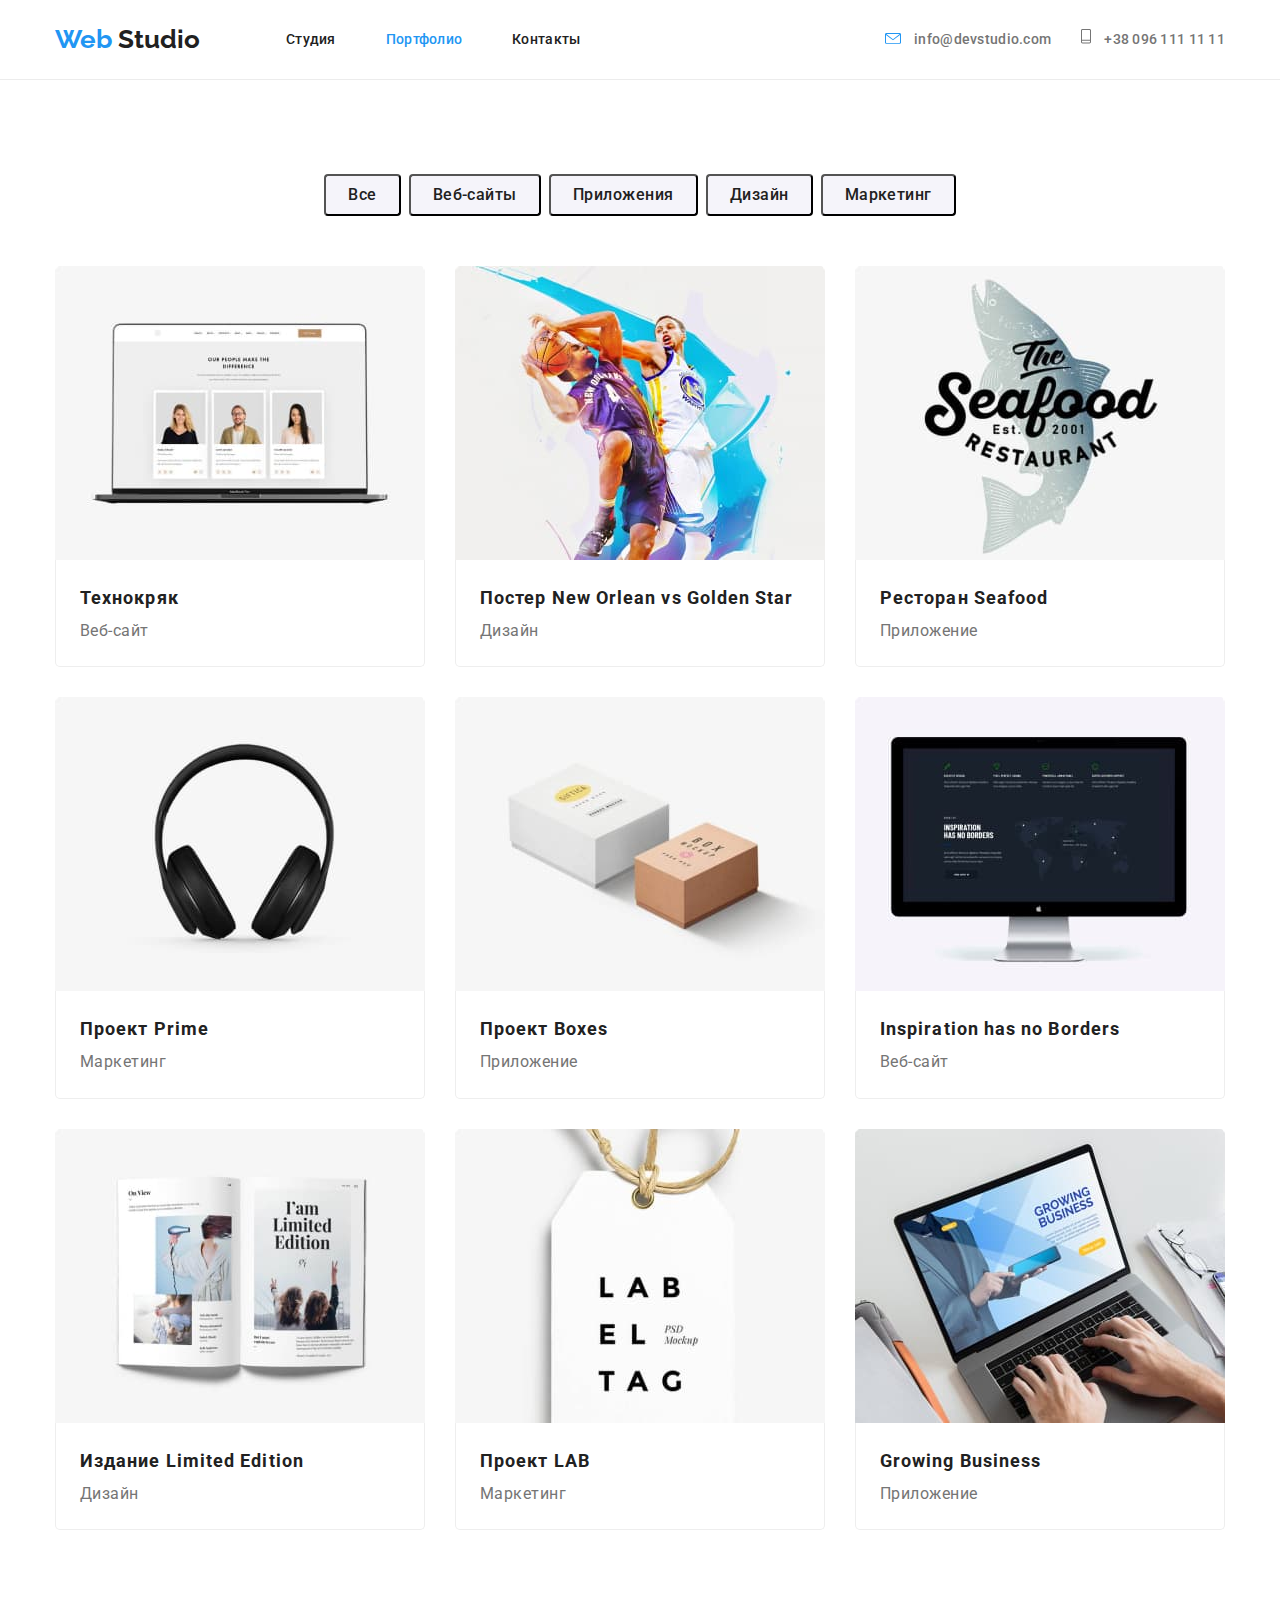
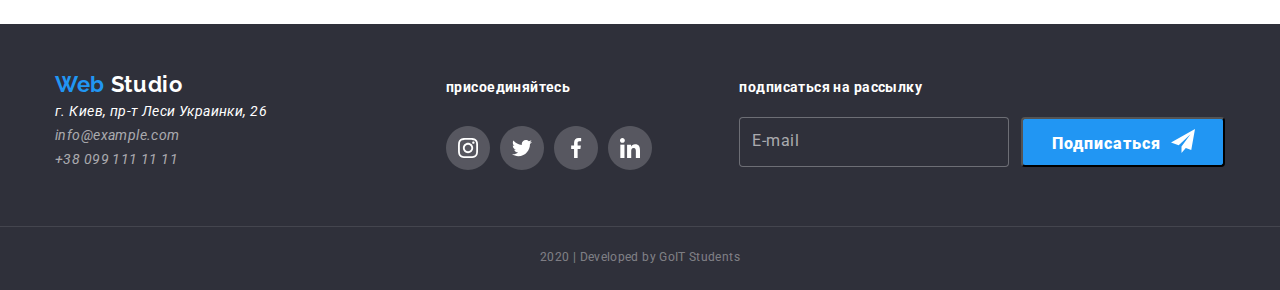
==== portfolio.html @ b0cfc86c "add-all" ====
<!DOCTYPE html>
<html lang="ru">
  <head>
    <meta charset="UTF-8" />
    <meta name="viewport" content="width=device-width, initial-scale=1.0" />
    <title>Document</title>
    <link
      href="https://fonts.googleapis.com/css2?family=Raleway:wght@700&family=Roboto:wght@400;500;700;900&display=swap"
      rel="stylesheet"
    />
    <link
      rel="stylesheet"
      href="https://cdnjs.cloudflare.com/ajax/libs/modern-normalize/0.6.0/modern-normalize.min.css"
    />

    <link rel="stylesheet" href="./css/styles.css" />
  </head>

  <body>
    <header class="page-header">
      <div class="container header">
        <a class="logo" href="">Web <span class="top-studio">Studio</span></a>
        <nav>
          <ul class="site-nav">
            <li class="list item">
              <a class="link" href="./index.html">Студия</a>
            </li>
            <li class="list item">
              <a class="link current" href="./portfolio.html">Портфолио</a>
            </li>
            <li class="list item"><a class="link" href="">Контакты</a></li>
          </ul>
        </nav>

        <ul class="contact">
          <li class="list post">
            <a class="link" href="mailto:info@devstudio.com"
              >info@devstudio.com</a
            >
          </li>
          <li class="list phone">
            <a class="link" href="tel:+380961111111">+38 096 111 11 11</a>
          </li>
        </ul>
      </div>
    </header>

    <main>
      <section class="section-portfolio">
        <div class="container">
          <h1 class="visually-hidden">наши работы</h1>

          <ul class="filter-work">
            <li class="list item">
              <button class="filter" type="button">Все</button>
            </li>
            <li class="list item">
              <button class="filter" type="button">Веб-сайты</button>
            </li>
            <li class="list item">
              <button class="filter" type="button">Приложения</button>
            </li>
            <li class="list item">
              <button class="filter" type="button">Дизайн</button>
            </li>
            <li class="list item">
              <button class="filter" type="button">Маркетинг</button>
            </li>
          </ul>

          <ul class="cart">
            <li class="list element">
              <a class="link" href="">
                <img src="./images/img001.jpg" alt="наша команда" width="370" />
                <div class="content">
                  <h2 class="section-title">Технокряк</h2>
                  <p class="section-text">Веб-сайт</p>
                </div>
                <p class="text visually-hidden">
                  Технокряк это современная площадка распространения
                  коронавируса. Компании используют эту платформу для цифрового
                  шпионажа и атак на защищённые сервера конкурентов.Технокряк
                  это современная площадка распространения коронавируса.
                  Компании используют эту платформу для цифрового шпионажа и
                  атак на защищённые сервера конкурентов.
                </p>
              </a>
            </li>

            <li class="list element">
              <a class="link" href="">
                <img src="./images/img002.jpg" alt="баскетбол" width="370" />
                <div class="content">
                  <h2 class="section-title">
                    Постер New Orlean vs Golden Star
                  </h2>
                  <p class="section-text">Дизайн</p>
                </div>
                <p class="text visually-hidden">
                  Технокряк это современная площадка распространения
                  коронавируса. Компании используют эту платформу для цифрового
                  шпионажа и атак на защищённые сервера конкурентов.Технокряк
                  это современная площадка распространения коронавируса.
                  Компании используют эту платформу для цифрового шпионажа и
                  атак на защищённые сервера конкурентов.
                </p>
              </a>
            </li>

            <li class="list element">
              <a class="link" href="">
                <img src="./images/img003.jpg" alt="рыба" width="370" />
                <div class="content">
                  <h2 class="section-title">Ресторан Seafood</h2>
                  <p class="section-text">Приложение</p>
                </div>
                <p class="text visually-hidden">
                  Технокряк это современная площадка распространения
                  коронавируса. Компании используют эту платформу для цифрового
                  шпионажа и атак на защищённые сервера конкурентов.Технокряк
                  это современная площадка распространения коронавируса.
                  Компании используют эту платформу для цифрового шпионажа и
                  атак на защищённые сервера конкурентов.
                </p>
              </a>
            </li>

            <li class="list element">
              <a class="link" href="">
                <img src="./images/img004.jpg" alt="наушники" width="370" />
                <div class="content">
                  <h2 class="section-title">Проект Prime</h2>
                  <p class="section-text">Маркетинг</p>
                </div>
                <p class="text visually-hidden">
                  Технокряк это современная площадка распространения
                  коронавируса. Компании используют эту платформу для цифрового
                  шпионажа и атак на защищённые сервера конкурентов.Технокряк
                  это современная площадка распространения коронавируса.
                  Компании используют эту платформу для цифрового шпионажа и
                  атак на защищённые сервера конкурентов.
                </p>
              </a>
            </li>

            <li class="list element">
              <a class="link" href="">
                <img src="./images/img005.jpg" alt="боксики" width="370" />
                <div class="content">
                  <h2 class="section-title">Проект Boxes</h2>
                  <p class="section-text">Приложение</p>
                </div>
                <p class="text visually-hidden">
                  Технокряк это современная площадка распространения
                  коронавируса. Компании используют эту платформу для цифрового
                  шпионажа и атак на защищённые сервера конкурентов.Технокряк
                  это современная площадка распространения коронавируса.
                  Компании используют эту платформу для цифрового шпионажа и
                  атак на защищённые сервера конкурентов.
                </p>
              </a>
            </li>

            <li class="list element">
              <a class="link" href="">
                <img src="./images/img006.jpg" alt="монитор" width="370" />
                <div class="content">
                  <h2 class="section-title">Inspiration has no Borders</h2>
                  <p class="section-text">Веб-сайт</p>
                </div>
                <p class="text visually-hidden">
                  Технокряк это современная площадка распространения
                  коронавируса. Компании используют эту платформу для цифрового
                  шпионажа и атак на защищённые сервера конкурентов.Технокряк
                  это современная площадка распространения коронавируса.
                  Компании используют эту платформу для цифрового шпионажа и
                  атак на защищённые сервера конкурентов.
                </p>
              </a>
            </li>

            <li class="list element">
              <a class="link" href="">
                <img src="./images/img007.jpg" alt="журнал" width="370" />
                <div class="content">
                  <h2 class="section-title">Издание Limited Edition</h2>
                  <p class="section-text">Дизайн</p>
                </div>
                <p class="text visually-hidden">
                  Технокряк это современная площадка распространения
                  коронавируса. Компании используют эту платформу для цифрового
                  шпионажа и атак на защищённые сервера конкурентов.Технокряк
                  это современная площадка распространения коронавируса.
                  Компании используют эту платформу для цифрового шпионажа и
                  атак на защищённые сервера конкурентов.
                </p>
              </a>
            </li>

            <li class="list element">
              <a class="link" href="">
                <img src="./images/img008.jpg" alt="этикетка" width="370" />
                <div class="content">
                  <h2 class="section-title">Проект LAB</h2>
                  <p class="section-text">Маркетинг</p>
                </div>
                <p class="text visually-hidden">
                  Технокряк это современная площадка распространения
                  коронавируса. Компании используют эту платформу для цифрового
                  шпионажа и атак на защищённые сервера конкурентов.Технокряк
                  это современная площадка распространения коронавируса.
                  Компании используют эту платформу для цифрового шпионажа и
                  атак на защищённые сервера конкурентов.
                </p>
              </a>
            </li>

            <li class="list element">
              <a class="link" href="">
                <img src="./images/img009.jpg" alt="ноутбук" width="370" />
                <div class="content">
                  <h2 class="section-title">Growing Business</h2>
                  <p class="section-text">Приложение</p>
                </div>
                <p class="text visually-hidden">
                  Технокряк это современная площадка распространения
                  коронавируса. Компании используют эту платформу для цифрового
                  шпионажа и атак на защищённые сервера конкурентов.Технокряк
                  это современная площадка распространения коронавируса.
                  Компании используют эту платформу для цифрового шпионажа и
                  атак на защищённые сервера конкурентов.
                </p>
              </a>
            </li>
          </ul>
        </div>
      </section>
    </main>

    <footer class="page-footer">
      <div class="container foot">
        <div class="box left">
          <a class="logo" href=""
            >Web <span class="bottom-studio">Studio</span></a
          >

          <address class="home">
            г. Киев, пр-т Леси Украинки, 26 <br />
            <a class="link" href="mailto:info@devstudio.com"
              >info@example.com</a
            >
            <br />
            <a class="link" href="tel:+380961111111">+38 099 111 11 11</a>
          </address>
        </div>

        <div class="box center">
          <b class="text">присоединяйтесь</b>
          <ul class="foot-seti">
            <li class="list">
              <a class="link" href="">
                <img
                  class="item"
                  src="./images/Ellipse(1).svg"
                  alt="instagram"
                  width="44"
                />
              </a>
            </li>
            <li class="list">
              <a class="link" href="">
                <img
                  class="item"
                  src="./images/Ellipse(2).svg"
                  alt="twitter"
                  width="44"
                />
              </a>
            </li>
            <li class="list">
              <a class="link" href="">
                <img
                  class="item"
                  src="./images/Ellipse(3).svg"
                  alt="facebook"
                  width="44"
                />
              </a>
            </li>
            <li class="list">
              <a class="link" href="">
                <img
                  class="item"
                  src="./images/Ellipse(4).svg"
                  alt="linkedin"
                  width="44"
                />
              </a>
            </li>
          </ul>
        </div>

        <div class="box right">
          <b class="text">подписаться на рассылку</b>
          <ul class="registr">
            <li class="list element">
              <button class="button-primary item" type="button">E-mail</button>
            </li>
            <li class="list element">
              <button class="button-secondary item" type="button">
                Подписаться
              </button>
            </li>
          </ul>
        </div>
      </div>
      <p class="copyright">2020 | Developed by GoIT Students</p>
    </footer>
  </body>
</html>
---- css/styles.css ----
:root {
  --primary-text-coor: #757575;
  --title-text-color: #212121;
  --acent-color: #2196f3;
  --background-first: #ffffff;
  --background-second: #f5f4fa;
  --primary-white-color: #fff;
  --primary-footer-color: #2f303a;
  --primary-social-color: #afb1b8;
}

body {
  font-family: "Roboto", sans-serif;
  font-size: 14px;
  line-height: 1.7;
  background-color: var(--background-first);
}

h1,
h2,
h3,
h4,
h5,
h6,
p {
  margin-top: 0;
  margin-bottom: 0;
}

ul {
  margin-top: 0;
  margin-bottom: 0;
}

.list {
  padding: 0;
  margin: 0;
  list-style: none;
}

.link {
  margin: 0;
  text-decoration: none;
}

img {
  display: block;
  max-width: 100%;
  height: auto;
}

.container {
  width: 1200px;
  padding-left: 15px;
  padding-right: 15px;
  margin-left: auto;
  margin-right: auto;
}

.visually-hidden {
  position: absolute;
  width: 1px;
  height: 1px;
  margin: -1px;
  border: 0;
  padding: 0;
  clip: rect(0 0 0 0);
  overflow: hidden;
}

/* цвета для title и text */

.section-title {
  color: var(--title-text-color);
}

.section-text {
  color: var(--primary-text-coor);
}

/* оформление header */

.header {
  display: flex;
  align-items: center;
}

/* лого */

.page-header {
  background-color: var(--primary-white-color);
}
.logo {
  color: var(--acent-color);
}

.top-studio {
  color: var(--title-text-color);
}

.bottom-studio {
  color: var(--primary-white-color);
}

.logo,
.top-studio {
  font-family: "Raleway", sans-serif;
  font-weight: 700;
  font-size: 26px;
  line-height: 1.2;
  text-decoration: none;
}

/* навигация header  */

.site-nav {
  display: flex;
  margin-left: 86px;
  padding-left: 0;
}

.site-nav .item + .item {
  margin-left: 50px;
}

.site-nav .link {
  display: block;
  padding-top: 32px;
  padding-bottom: 32px;

  font-weight: 500;
  font-size: 14px;
  line-height: 1.1;
  letter-spacing: 0.02em;
  color: var(--title-text-color);
}

.site-nav .link:hover,
.site-nav .link:focus {
  color: var(--acent-color);
}

.site-nav .link.current {
  color: var(--acent-color);
}

/* контакты header */

.page-header .contact {
  display: inline-flex;
  margin-left: auto;
  padding-left: 0;
}

.contact .list + .list {
  margin-left: 30px;
}

.contact .list::before {
  content: "";
  display: inline-block;
  margin-right: 10px;
  background-repeat: no-repeat;
  background-size: contain;
}

.post::before {
  content: "";
  display: inline-block;
  width: 16px;
  height: 11px;
  background-image: url(../images/post.svg);
}

.phone::before {
  content: "";
  display: inline-block;
  width: 10px;
  height: 15px;
  background-image: url(../images/phone.svg);
}

.contact .link {
  font-weight: 500;
  font-size: 14px;
  line-height: 1.1;
  letter-spacing: 0.02em;
  color: var(--primary-text-coor);
}

.page-header .contact .link:hover,
.page-header .contact .link:focus {
  color: var(--acent-color);
}

/* СТУДИЯ */

/*  HERO  */
.hero {
  text-align: center;
}

.hero-box {
  display: block;
  max-width: 1600px;
  height: 600px;
  margin-left: auto;
  margin-right: auto;
  background-color: #474858;
  background-image: linear-gradient(
      rgba(47, 48, 58, 0.8),
      rgba(47, 48, 58, 0.8)
    ),
    url(../images/Hero.jpg);
}

.hero-box > .content {
  padding-top: 200px;
  padding-right: 477px;
  padding-bottom: 200px;
  padding-left: 477px;
}

.hero .hero-title {
  margin-bottom: 46px;

  font-weight: 900;
  font-size: 44px;
  line-height: 1.4;
  text-align: center;
  letter-spacing: 0.06em;
  text-transform: uppercase;
  color: var(--primary-white-color);
}

.hero .hero-link {
  display: inline-block;
  padding: 10px 32px;

  font-weight: 700;
  font-size: 16px;
  line-height: 1.9;
  letter-spacing: 0.06em;
  text-decoration: none;
  border-radius: 4px;

  color: var(--primary-white-color);
  background-color: var(--acent-color);
}

/* секция детали */

.section-detail {
  padding-top: 94px;
  padding-bottom: 94px;
  background-color: var(--background-first);
}

.detail {
  display: flex;
  padding-left: 0;
  align-items: center;
}

.detail > .item {
  display: block;
  width: calc((100% - 90px) / 4);
}

.detail .item + .item {
  margin-left: 30px;
}

.detail > .item::before {
  content: "";
  display: block;
  height: 120px;
  margin-bottom: 30px;
  background-color: var(--background-second);
  background-repeat: no-repeat;
  background-position: center;
  border-radius: 4px;
}

.icon-antena::before {
  content: "";
  background-image: url(../images/antena.svg);
}

.icon-clock::before {
  content: "";
  background-image: url(../images/clock.svg);
}

.icon-diagram::before {
  content: "";
  background-image: url(../images/diagram.svg);
}

.icon-astronaut::before {
  content: "";
  background-image: url(../images/astronaut.svg);
}

.section-detail .section-title {
  margin-top: 0;
  margin-bottom: 10px;

  font-weight: 700;
  font-size: 14px;
  line-height: 1.1;
  letter-spacing: 0.03em;
  text-transform: uppercase;
}

/* секция чем мы занимаемся */

.section-work {
  padding-top: 94px;
  padding-bottom: 94px;
  background-color: var(--background-first);
  border-top: 1px solid #ececec;
}

.section-work .section-title {
  margin-bottom: 50px;

  font-weight: 700;
  font-size: 36px;
  line-height: 1.17;
  text-align: center;
  letter-spacing: 0.03em;
}

.work {
  display: flex;
  padding-left: 0;
}

.work > .item {
  width: calc((100% - 60px) / 3);
}

.work .item + .item {
  margin-left: 30px;
}

.section-work .link {
  display: block;
  padding-top: 27px;
  padding-bottom: 27px;

  font-weight: 700;
  font-size: 14px;
  line-height: 1.1;
  text-align: center;
  letter-spacing: 0.03em;
  text-transform: uppercase;
  background-color: rgba(47, 48, 58, 0.8);
  border-bottom-right-radius: 4px;
  border-bottom-left-radius: 4px;
  color: var(--primary-white-color);
}

/* секция наша команда */

.section-team {
  padding-top: 94px;
  padding-bottom: 94px;
  background-color: var(--background-second);
}

.section-team .section-title {
  margin-bottom: 50px;

  font-weight: 700;
  font-size: 36px;
  line-height: 1.17;
  text-align: center;
  letter-spacing: 0.03em;
}

.team {
  display: flex;
  padding-left: 0;
}

.team .item-name {
  display: block;
  width: calc((100% - 90px) / 4);
}

.item-name + .item-name {
  margin-left: 30px;
}

.item-name .content {
  padding-top: 30px;
  padding-right: 32px;
  padding-bottom: 24px;
  padding-left: 32px;
  border-bottom-right-radius: 4px;
  border-bottom-left-radius: 4px;

  background-color: var(--background-first);
  box-shadow: 0px 2px 1px rgba(0, 0, 0, 0.2), 0px 1px 1px rgba(0, 0, 0, 0.14),
    0px 1px 3px rgba(0, 0, 0, 0.12);
}

.section-team .section-title-name {
  margin-bottom: 10px;

  font-weight: 500;
  font-size: 16px;
  line-height: 1.2;
  text-align: center;
  letter-spacing: 0.03em;
}

.section-team .section-text {
  margin-bottom: 15px;

  font-size: 16px;
  line-height: 1.19;
  text-align: center;
  letter-spacing: 0.03em;
}
/* соцсети */

.team-social {
  display: flex;
  justify-content: space-evenly;
  padding-left: 0;
}

.team .link {
  display: block;
  padding: 12px;
  border-radius: 25px;
  color: var(--primary-social-color);
}

.team-social .link:hover,
.team-social .link:focus {
  background-color: var(--acent-color);
}

/* секция постоянные клиенты */

.section-customers {
  padding-top: 94px;
  padding-bottom: 94px;
}

.section-customers .section-title {
  margin-bottom: 50px;

  font-weight: 700;
  font-size: 36px;
  line-height: 1.17;
  text-align: center;
  letter-spacing: 0.03em;
}

.customers {
  display: flex;
  padding-left: 0;
}

.customers > .element {
  width: calc((100% - 150px) / 6);
}

.customers .element + .element {
  margin-left: 30px;
}

.logotype {
  display: block;
  width: 170px;
  border-radius: 4px;
  color: var(--primary-social-color);
}

.section-customers .logotype:hover,
.section-customers .logotype:focus {
  background-color: var(--acent-color);
}

/* -----  футер  ------ */

/*  футер  логотип */

footer {
  background-color: var(--primary-footer-color);
}

.foot {
  display: flex;
}

.foot .left {
  margin-right: 179px;
  padding-top: 48px;
}

.foot .center {
  padding-top: 56px;
  padding-bottom: 56px;
}

.foot .right {
  margin-left: auto;
  padding-top: 56px;
}

.page-footer .logo {
  margin-bottom: 10px;

  font-weight: 700;
  font-size: 22px;
  line-height: 1.18;
  letter-spacing: 0.03em;
}

.page-footer .home {
  font-size: 14px;
  line-height: 1.7;
  letter-spacing: 0.03em;
  color: var(--primary-white-color);
}

.page-footer .link {
  margin-top: 9px;

  font-size: 14px;
  line-height: 1.7;
  letter-spacing: 0.03em;
  color: rgba(255, 255, 255, 0.6);
}

.page-footer .text {
  display: block;
  margin-bottom: 21px;

  font-weight: 700;
  font-size: 14;
  line-height: 1.1;
  letter-spacing: 0.03em;
  color: var(--primary-white-color);
}

/*     футер соцсети  */

.box .foot-seti {
  width: 207px;
}

.foot-seti {
  display: flex;
  padding-left: 0;
}

.foot-seti .list + .list {
  display: block;
  margin-left: 10px;
}

.foot-seti .link {
  display: block;
  border-radius: 25px;
  background: rgba(255, 255, 255, 0.1);
  color: var(--primary-white-color);
}

.foot-seti .link:hover,
.foot-seti .link:focus {
  background-color: var(--acent-color);
}

.copyright {
  padding-top: 18px;
  padding-bottom: 21px;
  font-size: 12px;
  line-height: 2;
  text-align: center;
  letter-spacing: 0.03em;
  color: rgba(255, 255, 255, 0.4);
  border-top: 1px solid rgba(255, 255, 255, 0.1);
}

/* футер  button  */

.registr {
  display: flex;
  padding-left: 0;
}

.registr .element + .element {
  margin-left: 12px;
}

.button-primary {
  display: flex;
  padding-top: 18px;
  padding-right: 58px;
  padding-bottom: 18px;
  padding-left: 12px;
  border: 1px solid rgba(255, 255, 255, 0.3);
  border-radius: 4px;

  min-width: 270px;
  height: 50px;
  font-size: 16px;
  line-height: 1.9;
  align-items: center;
  letter-spacing: 0.03em;
  color: rgba(255, 255, 255, 0.6);
  background-color: var(--primary-footer-color);
}

.button-secondary {
  display: flex;
  padding-top: 10px;
  padding-right: 28px;
  padding-bottom: 10px;
  padding-left: 29px;
  height: 50px;

  font-weight: 900;
  font-size: 16px;
  line-height: 1.9;
  text-align: center;
  border-radius: 4px;
  letter-spacing: 0.06em;
  color: var(--primary-white-color);
  background-color: var(--acent-color);
}

.button-secondary::after {
  content: "";
  width: 24px;
  height: 24px;
  margin-left: 10px;
  padding-top: 13px;
  padding-bottom: 13px;
  align-items: center;
  background-image: url("../images/iconsend.svg");
  background-repeat: no-repeat;
}

/*   портфолио  фильтр */

.section-portfolio {
  padding-top: 94px;
  padding-bottom: 94px;
  background-color: var(--background-first);
  border-top: 1px solid #ececec;
}

.filter-work {
  display: flex;
  justify-content: center;
  padding-left: 0;
  margin-bottom: 50px;
}

.filter-work .item + .item {
  margin-left: 8px;
}

.section-portfolio .filter {
  padding: 6px 22px;

  font-weight: 500;
  font-size: 16px;
  line-height: 1.6;
  letter-spacing: 0.03em;
  border-radius: 4px;
  background-color: var(--background-second);
  color: var(--title-text-color);
}

.section-portfolio .filter:hover,
.section-portfolio .filter:focus {
  background-color: var(--acent-color);
  color: var(--primary-white-color);
}

/* портфолио  карточки */

.cart {
  display: flex;
  flex-wrap: wrap;
  padding-left: 0;
}

.cart > .element {
  display: block;
  width: calc((100% - 60px) / 3);
  margin-right: 30px;
  margin-bottom: 30px;
  border-top-left-radius: 5px;
  border-top-right-radius: 5px;
  overflow: hidden;
}

.cart .link {
  display: block;
}

.cart .content {
  padding-top: 20px;
  padding-right: 24px;
  padding-bottom: 20px;
  padding-left: 24px;
  border-bottom: 1px solid #eeeeee;
  border-right: 1px solid #eeeeee;
  border-left: 1px solid #eeeeee;
  border-bottom-left-radius: 5px;
  border-bottom-right-radius: 5px;
}

.cart .element:nth-child(3n) {
  margin-right: 0;
}

.cart .element:nth-last-child(-n + 3) {
  margin-bottom: 0;
}

.section-portfolio .section-title {
  font-weight: 700;
  font-size: 18px;
  line-height: 2;
  letter-spacing: 0.06em;
}

.section-portfolio .section-text {
  font-size: 16px;
  line-height: 1.9;
  letter-spacing: 0.03em;
}

.section-portfolio .text {
  display: none;
  font-size: 18px;
  line-height: 1.6;
  letter-spacing: 0.03em;

  color: var(--primary-white-color);
}
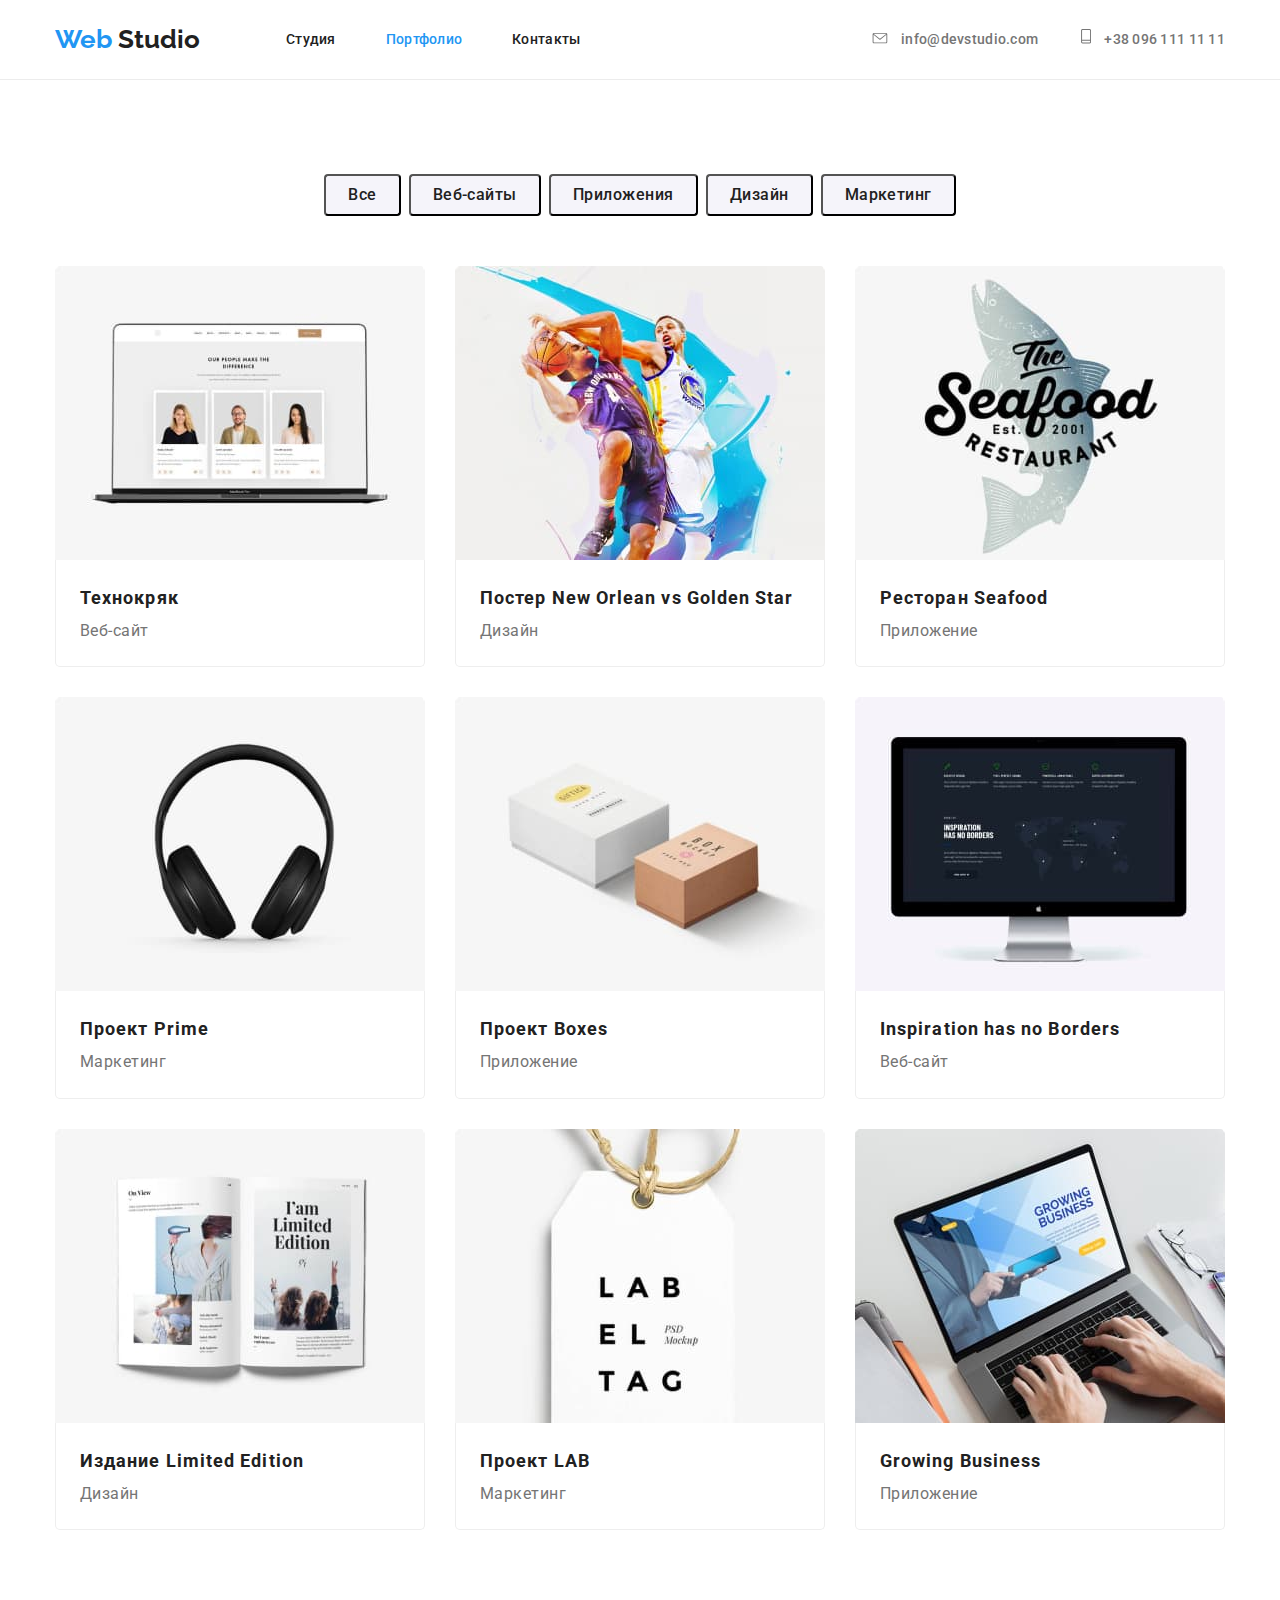
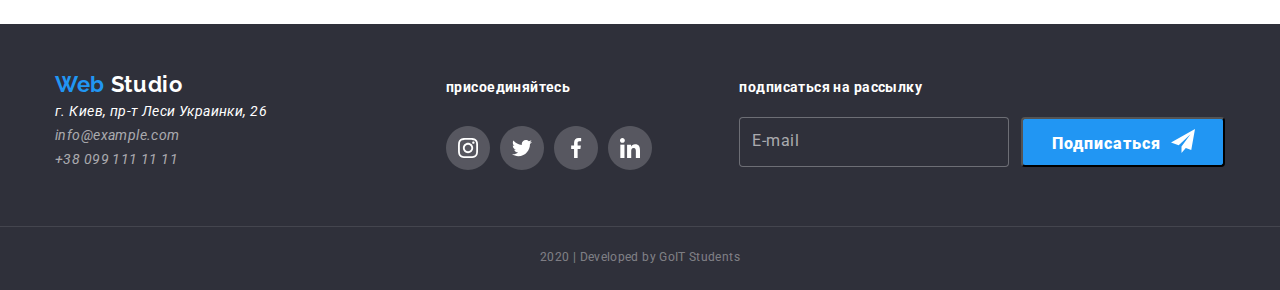
==== commit 67d556ab: "detail" ====
--- a/portfolio.html
+++ b/portfolio.html
@@ -34,11 +34,17 @@
 
         <ul class="contact">
           <li class="list post">
+            <svg class="icon-post">
+              <use href="./images/sprite.svg#icon-envelope"></use>
+            </svg>
             <a class="link" href="mailto:info@devstudio.com"
               >info@devstudio.com</a
             >
           </li>
           <li class="list phone">
+            <svg class="icon-phone">
+              <use href="./images/sprite.svg#icon-phone"></use>
+            </svg>
             <a class="link" href="tel:+380961111111">+38 096 111 11 11</a>
           </li>
         </ul>
@@ -309,6 +315,9 @@
             <li class="list element">
               <button class="button-secondary item" type="button">
                 Подписаться
+                <svg class="icon-iconsend">
+                  <use href="./images/sprite.svg#icon-iconsend"></use>
+                </svg>
               </button>
             </li>
           </ul>
--- a/css/styles.css
+++ b/css/styles.css
@@ -164,20 +164,16 @@
   background-size: contain;
 }
 
-.post::before {
-  content: "";
-  display: inline-block;
+.icon-post {
   width: 16px;
   height: 11px;
-  background-image: url(../images/post.svg);
-}
-
-.phone::before {
-  content: "";
-  display: inline-block;
+  margin-right: 10px;
+}
+
+.icon-phone {
   width: 10px;
   height: 15px;
-  background-image: url(../images/phone.svg);
+  margin-right: 10px;
 }
 
 .contact .link {
@@ -271,35 +267,34 @@
   margin-left: 30px;
 }
 
-.detail > .item::before {
-  content: "";
-  display: block;
+.box-detail {
+  display: flex;
+  align-items: center;
+  justify-content: center;
+  margin-bottom: 30px;
   height: 120px;
-  margin-bottom: 30px;
   background-color: var(--background-second);
-  background-repeat: no-repeat;
-  background-position: center;
   border-radius: 4px;
 }
 
-.icon-antena::before {
-  content: "";
-  background-image: url(../images/antena.svg);
-}
-
-.icon-clock::before {
-  content: "";
-  background-image: url(../images/clock.svg);
-}
-
-.icon-diagram::before {
-  content: "";
-  background-image: url(../images/diagram.svg);
-}
-
-.icon-astronaut::before {
-  content: "";
-  background-image: url(../images/astronaut.svg);
+.icon-antena {
+  width: 65px;
+  height: 70px;
+}
+
+.icon-clock {
+  width: 67px;
+  height: 70px;
+}
+
+.icon-diagram {
+  width: 70px;
+  height: 54px;
+}
+
+.icon-astronaut {
+  width: 55px;
+  height: 61px;
 }
 
 .section-detail .section-title {
@@ -637,16 +632,10 @@
   background-color: var(--acent-color);
 }
 
-.button-secondary::after {
-  content: "";
+.icon-iconsend {
   width: 24px;
   height: 24px;
   margin-left: 10px;
-  padding-top: 13px;
-  padding-bottom: 13px;
-  align-items: center;
-  background-image: url("../images/iconsend.svg");
-  background-repeat: no-repeat;
 }
 
 /*   портфолио  фильтр */
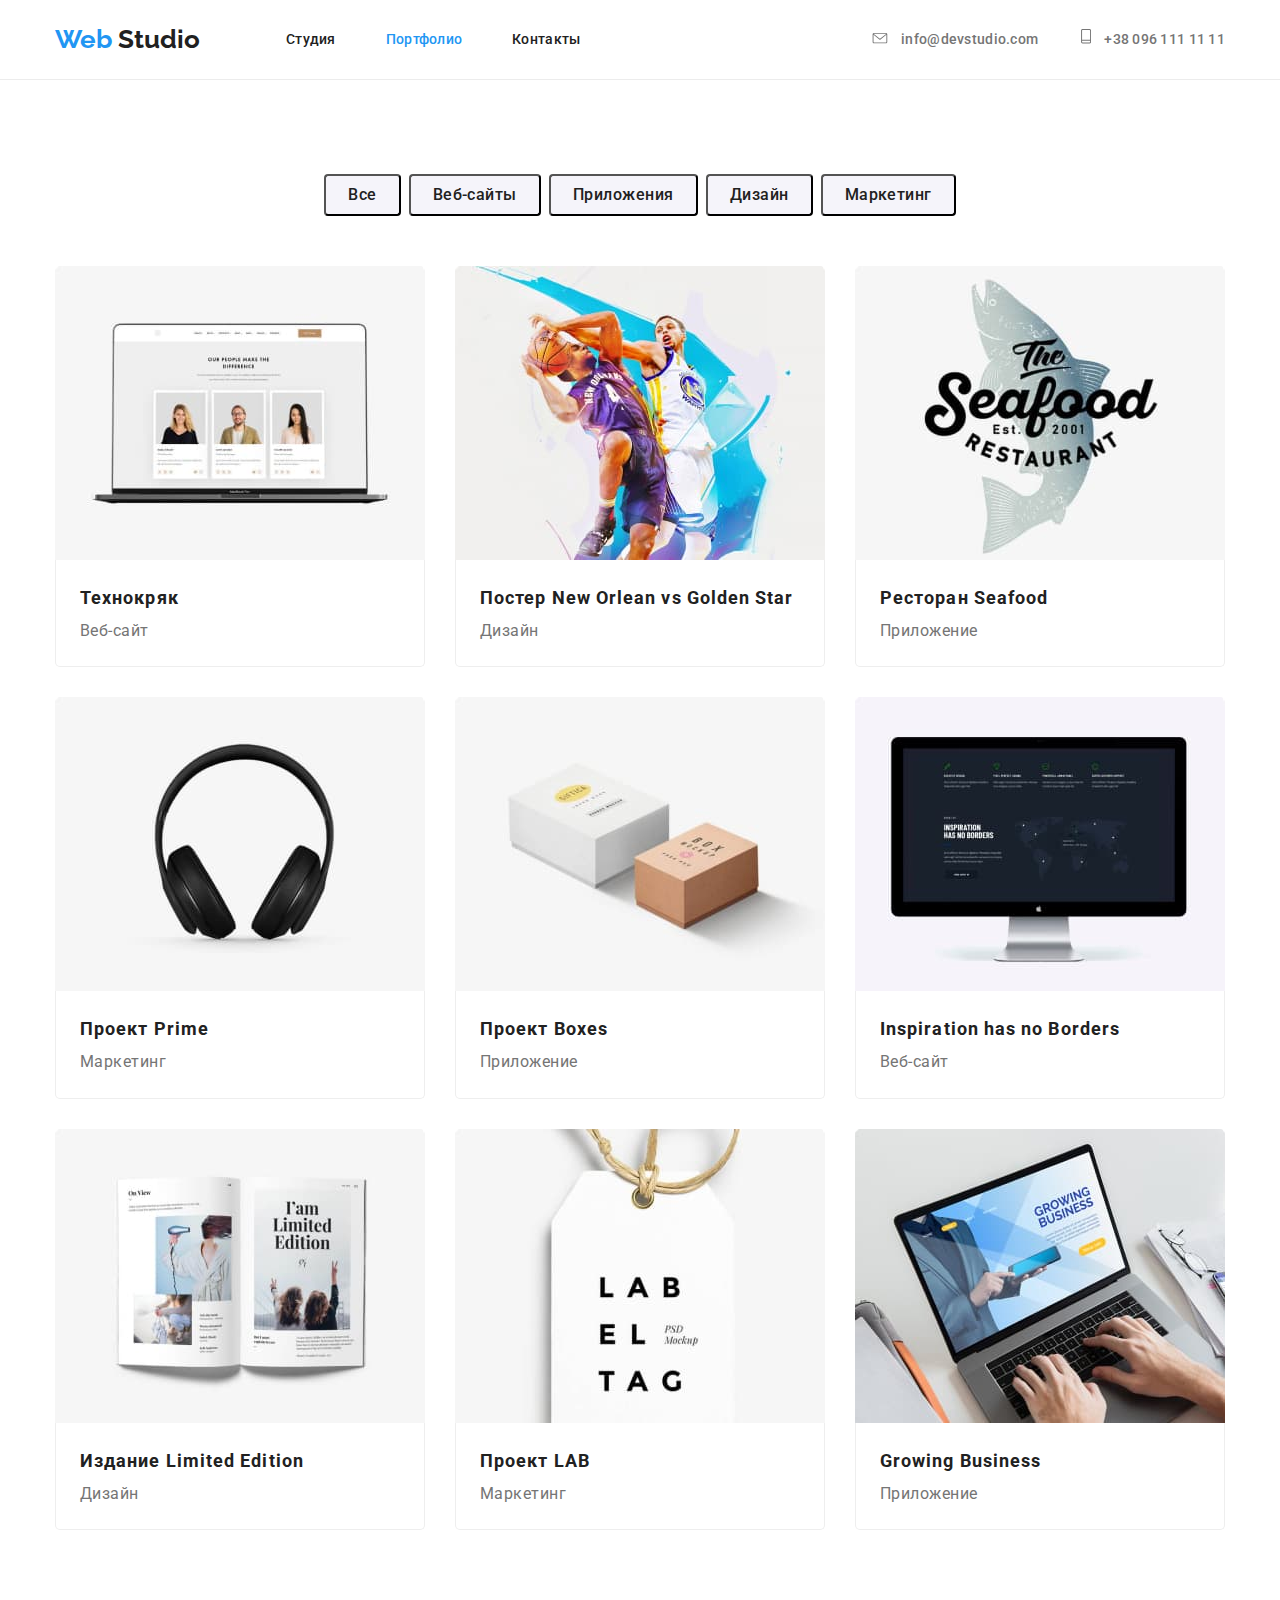
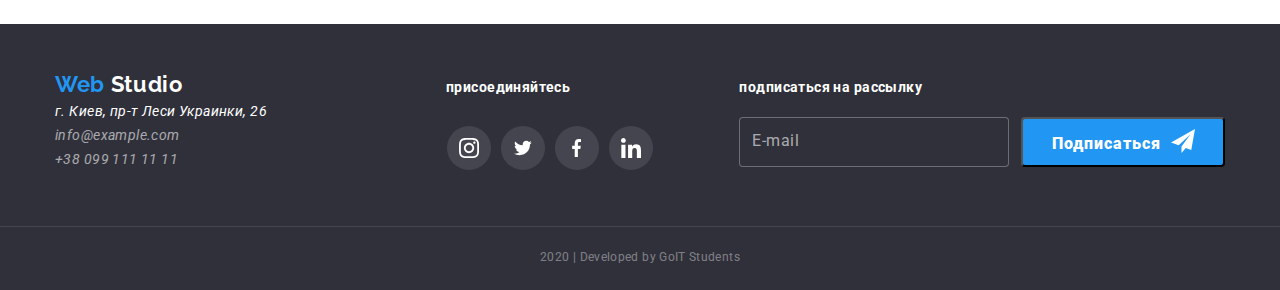
==== commit fffbb0eb: "svg-ok" ====
--- a/portfolio.html
+++ b/portfolio.html
@@ -34,7 +34,7 @@
 
         <ul class="contact">
           <li class="list post">
-            <svg class="icon-post">
+            <svg class="icon-post color">
               <use href="./images/sprite.svg#icon-envelope"></use>
             </svg>
             <a class="link" href="mailto:info@devstudio.com"
@@ -42,7 +42,7 @@
             >
           </li>
           <li class="list phone">
-            <svg class="icon-phone">
+            <svg class="icon-phone color">
               <use href="./images/sprite.svg#icon-phone"></use>
             </svg>
             <a class="link" href="tel:+380961111111">+38 096 111 11 11</a>
@@ -265,42 +265,30 @@
           <ul class="foot-seti">
             <li class="list">
               <a class="link" href="">
-                <img
-                  class="item"
-                  src="./images/Ellipse(1).svg"
-                  alt="instagram"
-                  width="44"
-                />
+                <svg class="icon-instagram">
+                  <use href="./images/sprite.svg#icon-instagram"></use>
+                </svg>
               </a>
             </li>
             <li class="list">
               <a class="link" href="">
-                <img
-                  class="item"
-                  src="./images/Ellipse(2).svg"
-                  alt="twitter"
-                  width="44"
-                />
+                <svg class="icon-twitter">
+                  <use href="./images/sprite.svg#icon-twitter"></use>
+                </svg>
               </a>
             </li>
             <li class="list">
               <a class="link" href="">
-                <img
-                  class="item"
-                  src="./images/Ellipse(3).svg"
-                  alt="facebook"
-                  width="44"
-                />
+                <svg class="icon-facebook">
+                  <use href="./images/sprite.svg#icon-facebook"></use>
+                </svg>
               </a>
             </li>
             <li class="list">
               <a class="link" href="">
-                <img
-                  class="item"
-                  src="./images/Ellipse(4).svg"
-                  alt="linkedin"
-                  width="44"
-                />
+                <svg class="icon-linkedin">
+                  <use href="./images/sprite.svg#icon-linkedin"></use>
+                </svg>
               </a>
             </li>
           </ul>
--- a/css/styles.css
+++ b/css/styles.css
@@ -162,6 +162,15 @@
   margin-right: 10px;
   background-repeat: no-repeat;
   background-size: contain;
+}
+
+.contact .color {
+  fill: #757575;
+}
+
+.contact .color:hover,
+.contact .color:focus {
+  fill: var(--acent-color);
 }
 
 .icon-post {
@@ -428,11 +437,23 @@
   padding-left: 0;
 }
 
+.team-social .color {
+  fill: var(--primary-social-color);
+}
+
 .team .link {
-  display: block;
-  padding: 12px;
-  border-radius: 25px;
+  display: flex;
+  justify-content: center;
+  align-items: center;
+  width: 44px;
+  height: 44px;
+  border-radius: 50%;
   color: var(--primary-social-color);
+}
+
+.team-social .color:hover,
+.team-social .color:focus {
+  fill: var(--background-first);
 }
 
 .team-social .link:hover,
@@ -464,6 +485,17 @@
 
 .customers > .element {
   width: calc((100% - 150px) / 6);
+  display: flex;
+  height: 90px;
+  justify-content: center;
+  align-items: center;
+  border: 1px solid #afb1b8;
+  border-radius: 4px;
+}
+
+.customers > .element:hover,
+.customers > .element:focus {
+  border: 1px solid var(--acent-color);
 }
 
 .customers .element + .element {
@@ -472,14 +504,46 @@
 
 .logotype {
   display: block;
-  width: 170px;
-  border-radius: 4px;
-  color: var(--primary-social-color);
-}
-
-.section-customers .logotype:hover,
-.section-customers .logotype:focus {
-  background-color: var(--acent-color);
+}
+
+.logotype .color {
+  fill: #afb1b8;
+}
+
+.logotype .color:hover,
+.logotype .color:focus {
+  fill: var(--acent-color);
+}
+
+.icon-logo-1 {
+  width: 44px;
+  height: 49px;
+  fill: #afb1b8;
+}
+
+.icon-logo-2 {
+  width: 40px;
+  height: 52px;
+}
+
+.icon-logo-3 {
+  width: 41px;
+  height: 43px;
+}
+
+.icon-logo-4 {
+  width: 80px;
+  height: 42px;
+}
+
+.icon-logo-5 {
+  width: 59px;
+  height: 47px;
+}
+
+.icon-logo-6 {
+  width: 89px;
+  height: 46px;
 }
 
 /* -----  футер  ------ */
@@ -539,7 +603,7 @@
   margin-bottom: 21px;
 
   font-weight: 700;
-  font-size: 14;
+  font-size: 14px;
   line-height: 1.1;
   letter-spacing: 0.03em;
   color: var(--primary-white-color);
@@ -553,6 +617,8 @@
 
 .foot-seti {
   display: flex;
+  justify-content: center;
+  align-items: center;
   padding-left: 0;
 }
 
@@ -561,16 +627,47 @@
   margin-left: 10px;
 }
 
+.foot-seti > .list {
+  display: flex;
+}
+
 .foot-seti .link {
-  display: block;
-  border-radius: 25px;
-  background: rgba(255, 255, 255, 0.1);
-  color: var(--primary-white-color);
+  display: flex;
+  justify-content: center;
+  align-items: center;
+  width: 44px;
+  height: 44px;
+  border-radius: 50%;
+  background-color: rgba(255, 255, 255, 0.1);
 }
 
 .foot-seti .link:hover,
 .foot-seti .link:focus {
   background-color: var(--acent-color);
+}
+
+.icon-instagram {
+  width: 20px;
+  height: 20px;
+  fill: var(--background-first);
+}
+
+.icon-twitter {
+  width: 20px;
+  height: 16px;
+  fill: var(--background-first);
+}
+
+.icon-facebook {
+  width: 10px;
+  height: 20px;
+  fill: var(--background-first);
+}
+
+.icon-linkedin {
+  width: 20px;
+  height: 20px;
+  fill: var(--background-first);
 }
 
 .copyright {
@@ -636,6 +733,7 @@
   width: 24px;
   height: 24px;
   margin-left: 10px;
+  fill: var(--background-first);
 }
 
 /*   портфолио  фильтр */
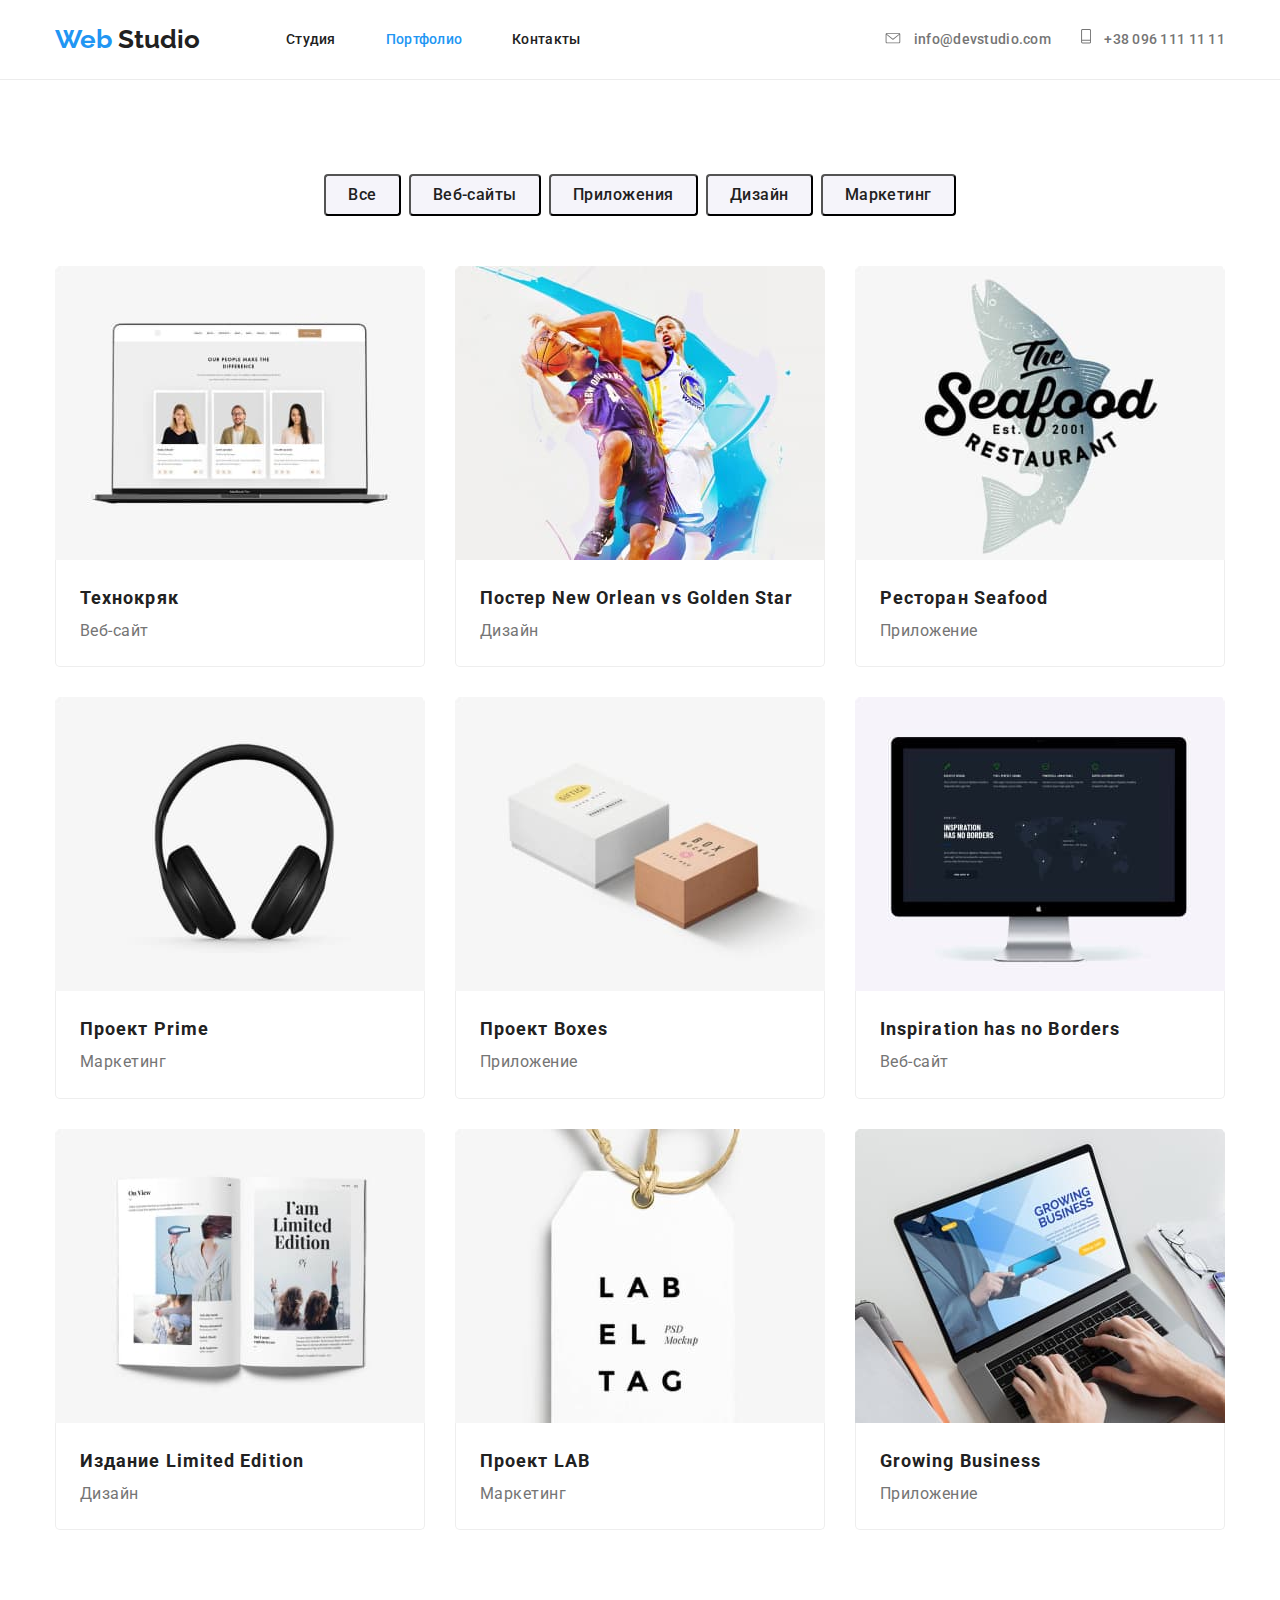
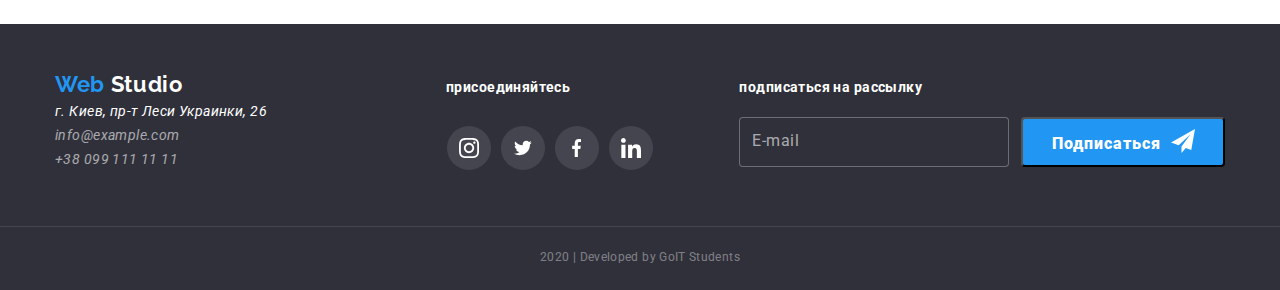
==== commit cbed1e7b: "hero-ok" ====
--- a/portfolio.html
+++ b/portfolio.html
@@ -34,18 +34,20 @@
 
         <ul class="contact">
           <li class="list post">
-            <svg class="icon-post color">
-              <use href="./images/sprite.svg#icon-envelope"></use>
-            </svg>
-            <a class="link" href="mailto:info@devstudio.com"
-              >info@devstudio.com</a
+            <a class="link" href="mailto:info@devstudio.com">
+              <svg class="icon-post color" aria-label="почта">
+                <use href="./images/sprite.svg#icon-envelope"></use>
+              </svg>
+              info@devstudio.com</a
             >
           </li>
           <li class="list phone">
-            <svg class="icon-phone color">
-              <use href="./images/sprite.svg#icon-phone"></use>
-            </svg>
-            <a class="link" href="tel:+380961111111">+38 096 111 11 11</a>
+            <a class="link" href="tel:+380961111111">
+              <svg class="icon-phone color" aria-label="телефон">
+                <use href="./images/sprite.svg#icon-phone"></use>
+              </svg>
+              +38 096 111 11 11</a
+            >
           </li>
         </ul>
       </div>
@@ -265,28 +267,28 @@
           <ul class="foot-seti">
             <li class="list">
               <a class="link" href="">
-                <svg class="icon-instagram">
+                <svg class="icon-instagram" aria-label="инстаграм">
                   <use href="./images/sprite.svg#icon-instagram"></use>
                 </svg>
               </a>
             </li>
             <li class="list">
               <a class="link" href="">
-                <svg class="icon-twitter">
+                <svg class="icon-twitter" aria-label="твитер">
                   <use href="./images/sprite.svg#icon-twitter"></use>
                 </svg>
               </a>
             </li>
             <li class="list">
               <a class="link" href="">
-                <svg class="icon-facebook">
+                <svg class="icon-facebook" aria-label="фейсбук">
                   <use href="./images/sprite.svg#icon-facebook"></use>
                 </svg>
               </a>
             </li>
             <li class="list">
               <a class="link" href="">
-                <svg class="icon-linkedin">
+                <svg class="icon-linkedin" aria-label="линкедин">
                   <use href="./images/sprite.svg#icon-linkedin"></use>
                 </svg>
               </a>
@@ -303,7 +305,7 @@
             <li class="list element">
               <button class="button-secondary item" type="button">
                 Подписаться
-                <svg class="icon-iconsend">
+                <svg class="icon-iconsend" aria-label="сообщение">
                   <use href="./images/sprite.svg#icon-iconsend"></use>
                 </svg>
               </button>
--- a/css/styles.css
+++ b/css/styles.css
@@ -156,21 +156,8 @@
   margin-left: 30px;
 }
 
-.contact .list::before {
-  content: "";
-  display: inline-block;
-  margin-right: 10px;
-  background-repeat: no-repeat;
-  background-size: contain;
-}
-
 .contact .color {
   fill: #757575;
-}
-
-.contact .color:hover,
-.contact .color:focus {
-  fill: var(--acent-color);
 }
 
 .icon-post {
@@ -198,14 +185,20 @@
   color: var(--acent-color);
 }
 
+.contact .color:hover,
+.contact .color:focus {
+  fill: var(--acent-color);
+}
+
 /* СТУДИЯ */
 
 /*  HERO  */
 .hero {
-  text-align: center;
-}
-
-.hero-box {
+  padding-top: 200px;
+  padding-right: 452px;
+  padding-bottom: 200px;
+  padding-left: 452px;
+  text-align: center;
   display: block;
   max-width: 1600px;
   height: 600px;
@@ -219,15 +212,8 @@
     url(../images/Hero.jpg);
 }
 
-.hero-box > .content {
-  padding-top: 200px;
-  padding-right: 477px;
-  padding-bottom: 200px;
-  padding-left: 477px;
-}
-
 .hero .hero-title {
-  margin-bottom: 46px;
+  margin-bottom: 30px;
 
   font-weight: 900;
   font-size: 44px;
